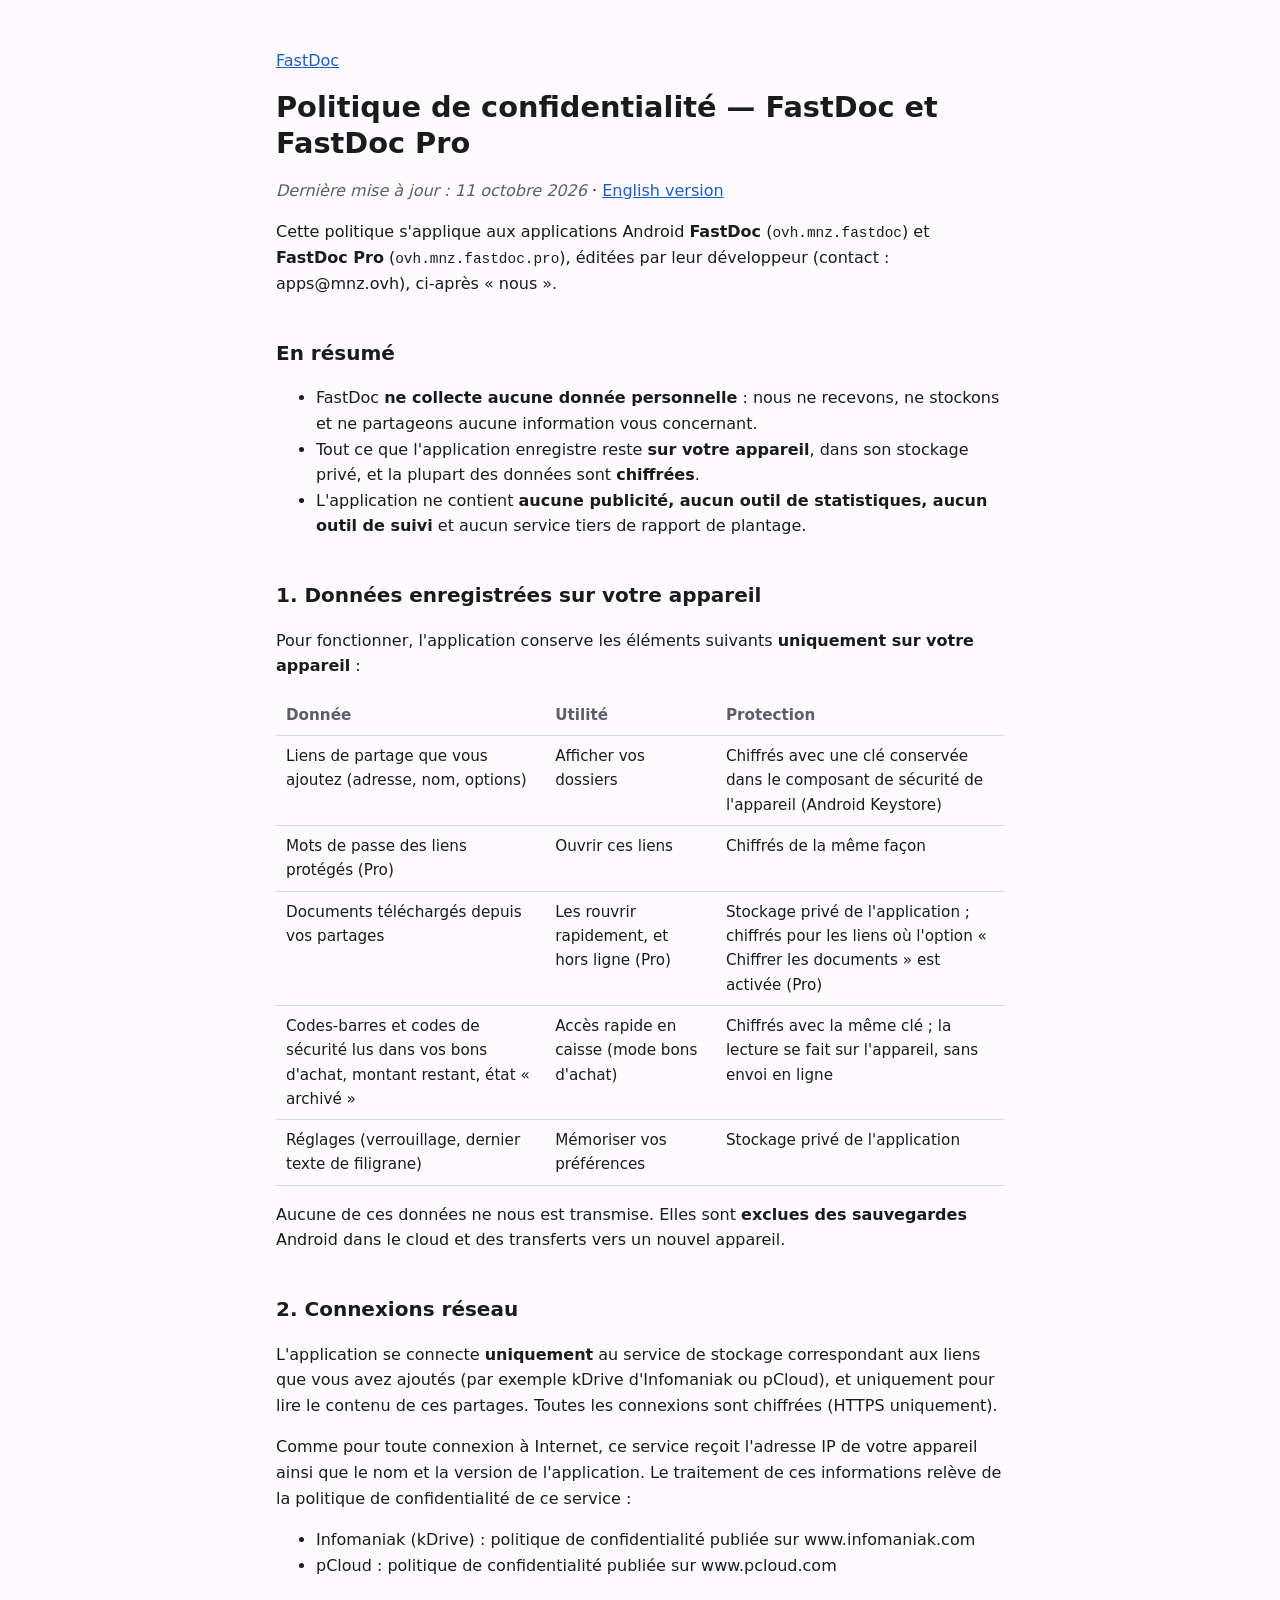
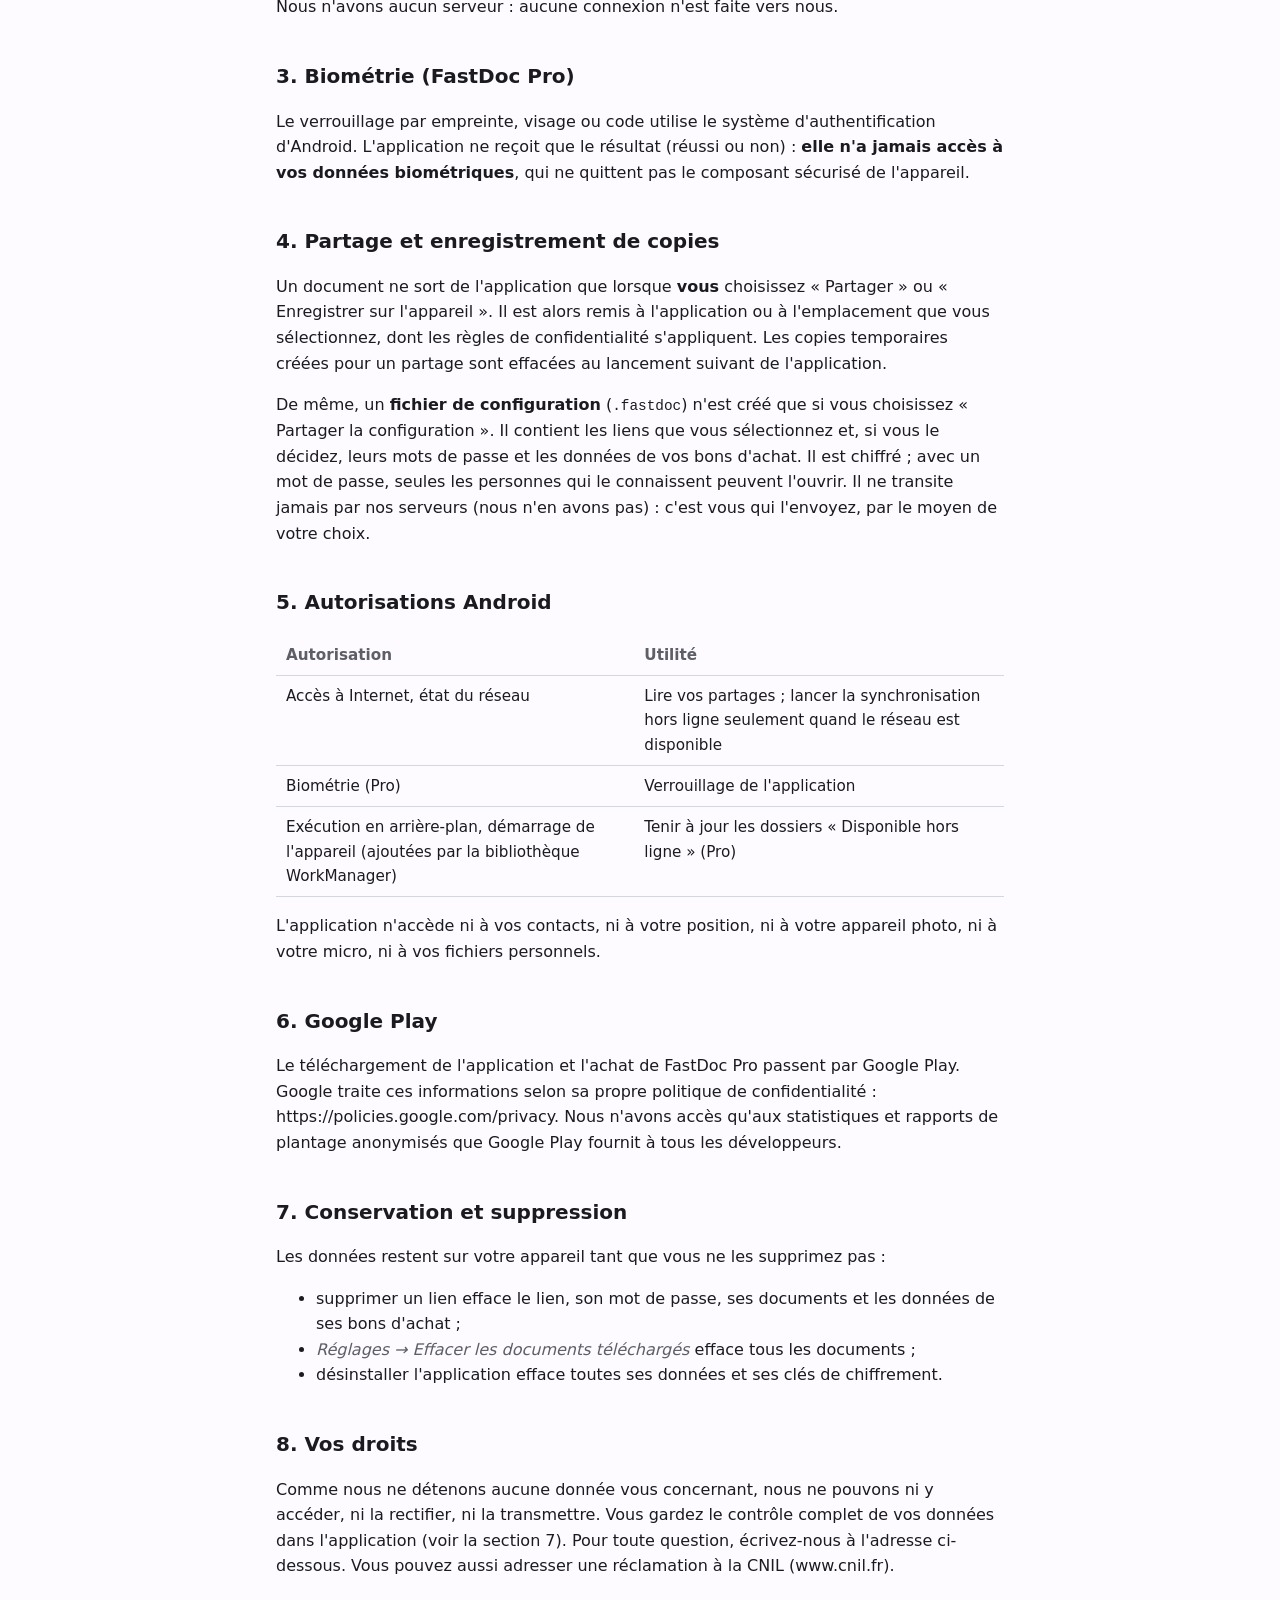
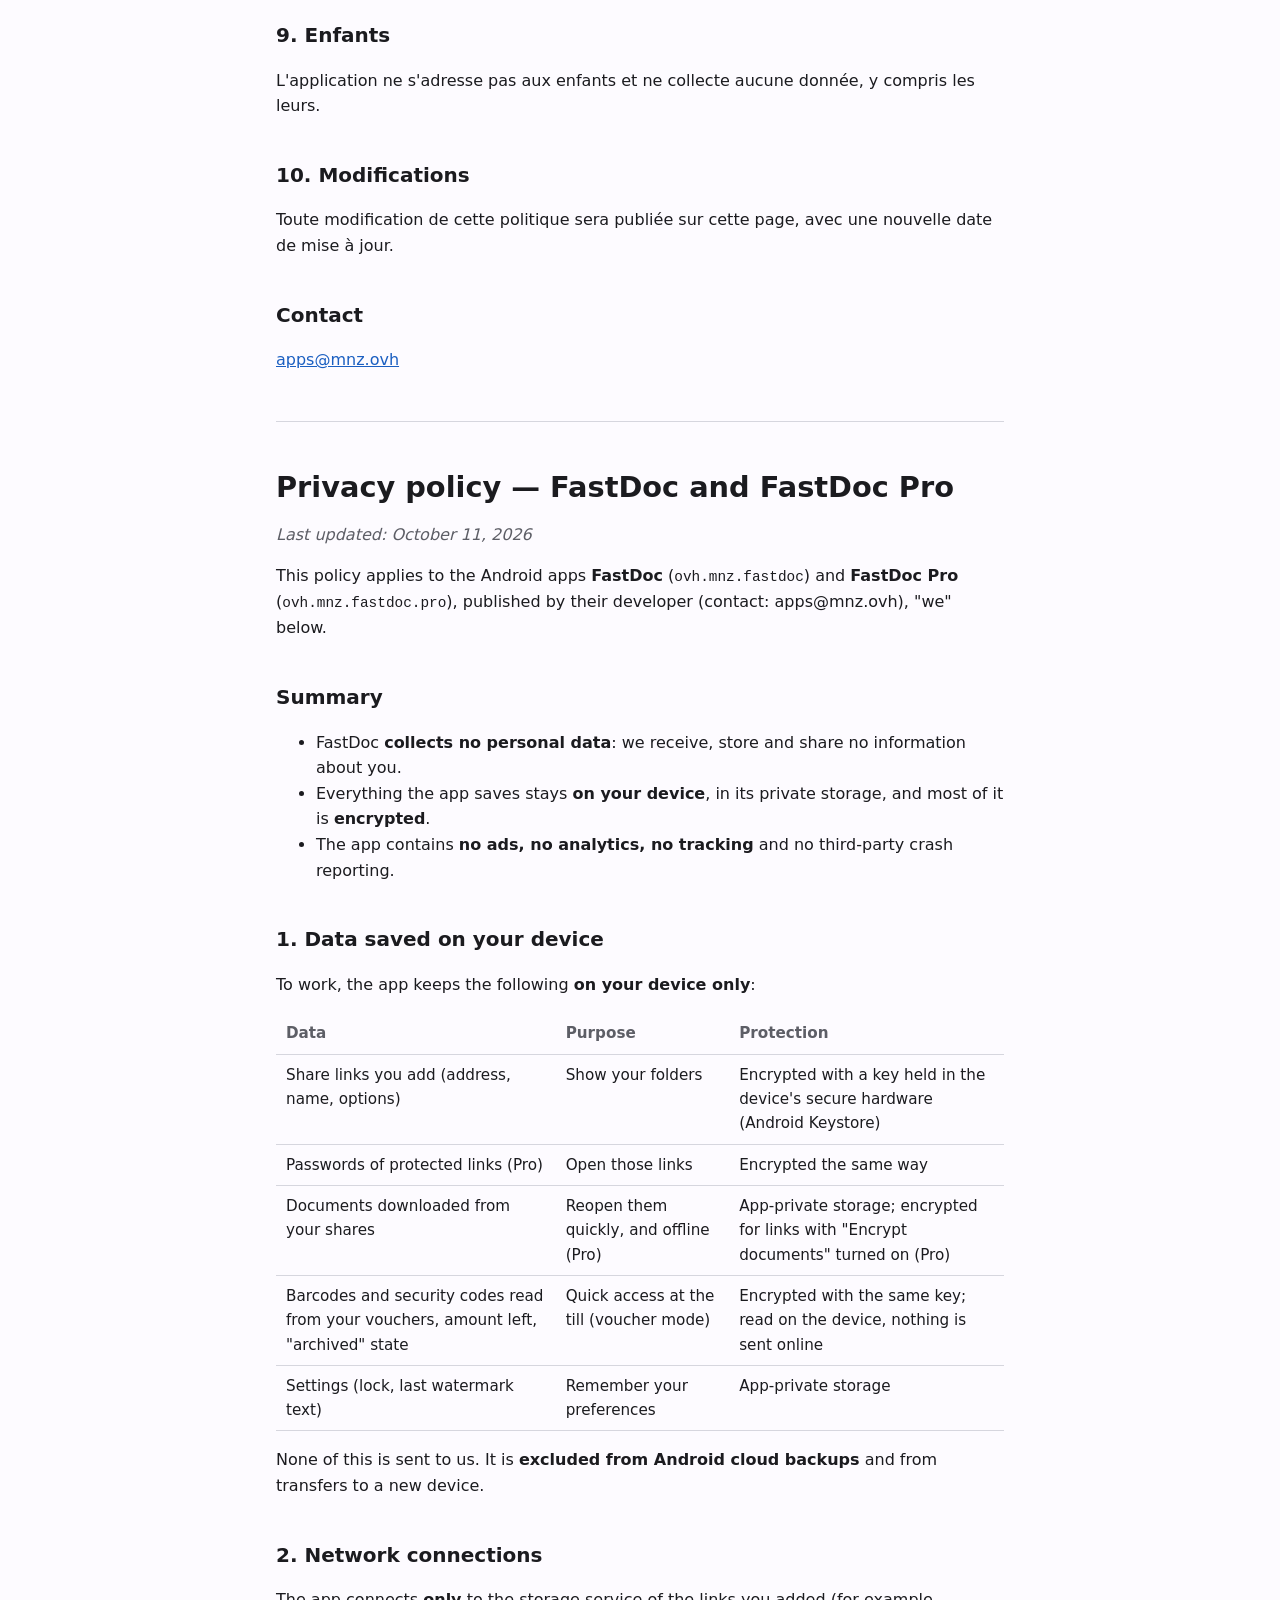
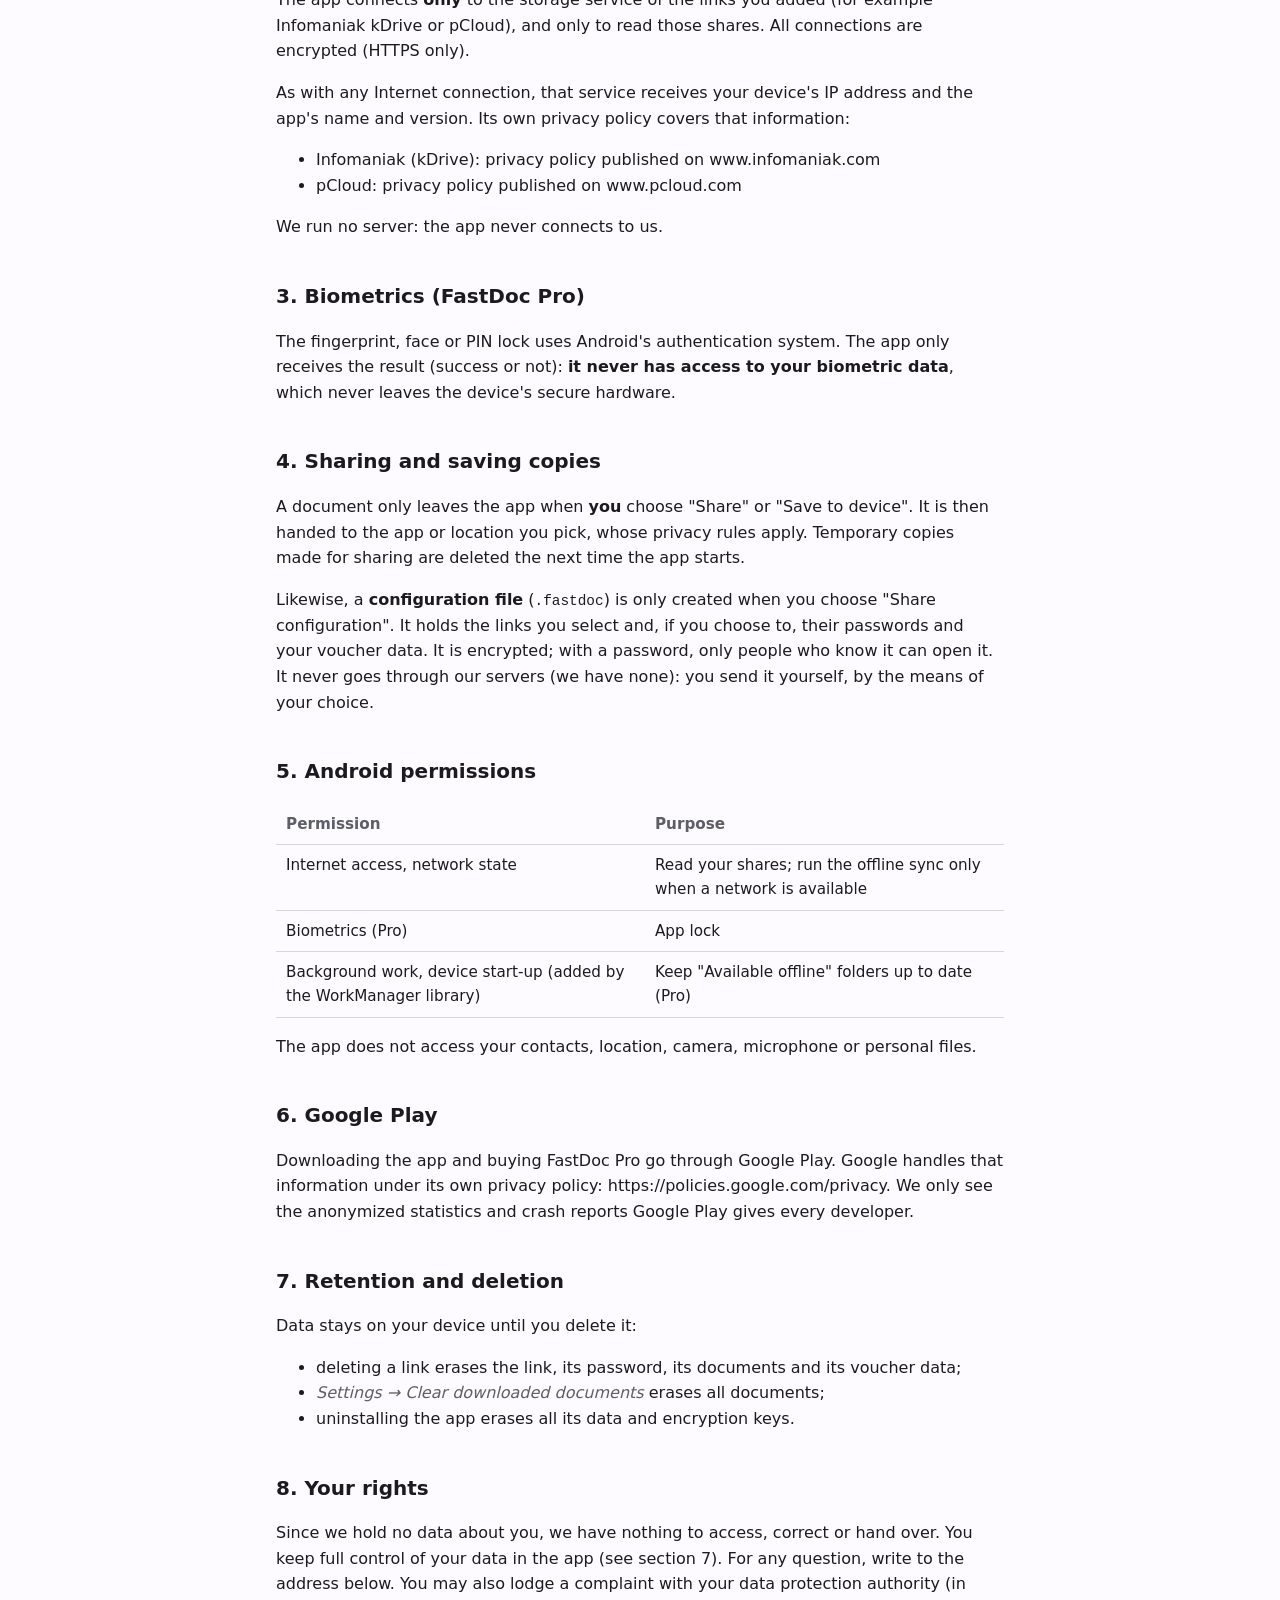
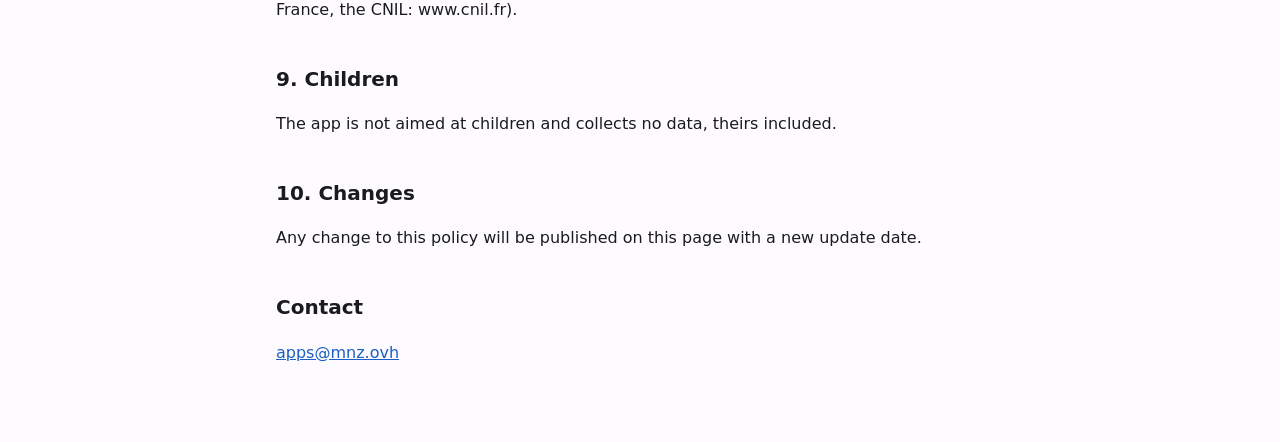
==== privacy-policy.html @ b9b19aed "Add minimal landing page and privacy policy for GitHub Pages Both pages carry noindex, nofollow so t" ====
<!doctype html>
<html lang="fr">
<head>
<meta charset="utf-8">
<meta name="viewport" content="width=device-width, initial-scale=1">
<meta name="robots" content="noindex, nofollow">
<title>FastDoc — Politique de confidentialité / Privacy policy</title>
<link rel="stylesheet" href="style.css">
</head>
<body>
<main>
<p><a href="./">FastDoc</a></p>
<section lang="fr"><h1>Politique de confidentialité — FastDoc et FastDoc Pro</h1>
<p><em>Dernière mise à jour : 11 octobre 2026</em> · <a href="#en">English version</a></p>
<p>Cette politique s'applique aux applications Android <strong>FastDoc</strong> (<code>ovh.mnz.fastdoc</code>) et
<strong>FastDoc Pro</strong> (<code>ovh.mnz.fastdoc.pro</code>), éditées par leur développeur (contact : apps@mnz.ovh), ci-après « nous ».</p>
<h2>En résumé</h2>
<ul>
<li>FastDoc <strong>ne collecte aucune donnée personnelle</strong> : nous ne recevons, ne stockons et ne
  partageons aucune information vous concernant.</li>
<li>Tout ce que l'application enregistre reste <strong>sur votre appareil</strong>, dans son stockage privé, et
  la plupart des données sont <strong>chiffrées</strong>.</li>
<li>L'application ne contient <strong>aucune publicité, aucun outil de statistiques, aucun outil de
  suivi</strong> et aucun service tiers de rapport de plantage.</li>
</ul>
<h2>1. Données enregistrées sur votre appareil</h2>
<p>Pour fonctionner, l'application conserve les éléments suivants <strong>uniquement sur votre appareil</strong> :</p>
<table>
<thead>
<tr>
<th>Donnée</th>
<th>Utilité</th>
<th>Protection</th>
</tr>
</thead>
<tbody>
<tr>
<td>Liens de partage que vous ajoutez (adresse, nom, options)</td>
<td>Afficher vos dossiers</td>
<td>Chiffrés avec une clé conservée dans le composant de sécurité de l'appareil (Android Keystore)</td>
</tr>
<tr>
<td>Mots de passe des liens protégés (Pro)</td>
<td>Ouvrir ces liens</td>
<td>Chiffrés de la même façon</td>
</tr>
<tr>
<td>Documents téléchargés depuis vos partages</td>
<td>Les rouvrir rapidement, et hors ligne (Pro)</td>
<td>Stockage privé de l'application ; chiffrés pour les liens où l'option « Chiffrer les documents » est activée (Pro)</td>
</tr>
<tr>
<td>Codes-barres et codes de sécurité lus dans vos bons d'achat, montant restant, état « archivé »</td>
<td>Accès rapide en caisse (mode bons d'achat)</td>
<td>Chiffrés avec la même clé ; la lecture se fait sur l'appareil, sans envoi en ligne</td>
</tr>
<tr>
<td>Réglages (verrouillage, dernier texte de filigrane)</td>
<td>Mémoriser vos préférences</td>
<td>Stockage privé de l'application</td>
</tr>
</tbody>
</table>
<p>Aucune de ces données ne nous est transmise. Elles sont <strong>exclues des sauvegardes</strong> Android dans
le cloud et des transferts vers un nouvel appareil.</p>
<h2>2. Connexions réseau</h2>
<p>L'application se connecte <strong>uniquement</strong> au service de stockage correspondant aux liens que vous
avez ajoutés (par exemple kDrive d'Infomaniak ou pCloud), et uniquement pour lire le contenu de ces
partages. Toutes les connexions sont chiffrées (HTTPS uniquement).</p>
<p>Comme pour toute connexion à Internet, ce service reçoit l'adresse IP de votre appareil ainsi que
le nom et la version de l'application. Le traitement de ces informations relève de la politique de
confidentialité de ce service :</p>
<ul>
<li>Infomaniak (kDrive) : politique de confidentialité publiée sur www.infomaniak.com</li>
<li>pCloud : politique de confidentialité publiée sur www.pcloud.com</li>
</ul>
<p>Nous n'avons aucun serveur : aucune connexion n'est faite vers nous.</p>
<h2>3. Biométrie (FastDoc Pro)</h2>
<p>Le verrouillage par empreinte, visage ou code utilise le système d'authentification d'Android.
L'application ne reçoit que le résultat (réussi ou non) : <strong>elle n'a jamais accès à vos données
biométriques</strong>, qui ne quittent pas le composant sécurisé de l'appareil.</p>
<h2>4. Partage et enregistrement de copies</h2>
<p>Un document ne sort de l'application que lorsque <strong>vous</strong> choisissez « Partager » ou « Enregistrer
sur l'appareil ». Il est alors remis à l'application ou à l'emplacement que vous sélectionnez, dont
les règles de confidentialité s'appliquent. Les copies temporaires créées pour un partage sont
effacées au lancement suivant de l'application.</p>
<p>De même, un <strong>fichier de configuration</strong> (<code>.fastdoc</code>) n'est créé que si vous choisissez « Partager
la configuration ». Il contient les liens que vous sélectionnez et, si vous le décidez, leurs mots
de passe et les données de vos bons d'achat. Il est chiffré ; avec un mot de passe, seules les
personnes qui le connaissent peuvent l'ouvrir. Il ne transite jamais par nos serveurs (nous n'en
avons pas) : c'est vous qui l'envoyez, par le moyen de votre choix.</p>
<h2>5. Autorisations Android</h2>
<table>
<thead>
<tr>
<th>Autorisation</th>
<th>Utilité</th>
</tr>
</thead>
<tbody>
<tr>
<td>Accès à Internet, état du réseau</td>
<td>Lire vos partages ; lancer la synchronisation hors ligne seulement quand le réseau est disponible</td>
</tr>
<tr>
<td>Biométrie (Pro)</td>
<td>Verrouillage de l'application</td>
</tr>
<tr>
<td>Exécution en arrière-plan, démarrage de l'appareil (ajoutées par la bibliothèque WorkManager)</td>
<td>Tenir à jour les dossiers « Disponible hors ligne » (Pro)</td>
</tr>
</tbody>
</table>
<p>L'application n'accède ni à vos contacts, ni à votre position, ni à votre appareil photo, ni à
votre micro, ni à vos fichiers personnels.</p>
<h2>6. Google Play</h2>
<p>Le téléchargement de l'application et l'achat de FastDoc Pro passent par Google Play. Google traite
ces informations selon sa propre politique de confidentialité :
https://policies.google.com/privacy. Nous n'avons accès qu'aux statistiques et rapports de plantage
anonymisés que Google Play fournit à tous les développeurs.</p>
<h2>7. Conservation et suppression</h2>
<p>Les données restent sur votre appareil tant que vous ne les supprimez pas :</p>
<ul>
<li>supprimer un lien efface le lien, son mot de passe, ses documents et les données de ses bons d'achat ;</li>
<li><em>Réglages → Effacer les documents téléchargés</em> efface tous les documents ;</li>
<li>désinstaller l'application efface toutes ses données et ses clés de chiffrement.</li>
</ul>
<h2>8. Vos droits</h2>
<p>Comme nous ne détenons aucune donnée vous concernant, nous ne pouvons ni y accéder, ni la
rectifier, ni la transmettre. Vous gardez le contrôle complet de vos données dans l'application
(voir la section 7). Pour toute question, écrivez-nous à l'adresse ci-dessous. Vous pouvez aussi
adresser une réclamation à la CNIL (www.cnil.fr).</p>
<h2>9. Enfants</h2>
<p>L'application ne s'adresse pas aux enfants et ne collecte aucune donnée, y compris les leurs.</p>
<h2>10. Modifications</h2>
<p>Toute modification de cette politique sera publiée sur cette page, avec une nouvelle date de mise
à jour.</p>
<h2>Contact</h2>
<p><a href="mailto:apps@mnz.ovh">apps@mnz.ovh</a></p></section>
<hr>
<section lang="en" id="en"><h1>Privacy policy — FastDoc and FastDoc Pro</h1>
<p><em>Last updated: October 11, 2026</em></p>
<p>This policy applies to the Android apps <strong>FastDoc</strong> (<code>ovh.mnz.fastdoc</code>) and <strong>FastDoc Pro</strong>
(<code>ovh.mnz.fastdoc.pro</code>), published by their developer (contact: apps@mnz.ovh), "we" below.</p>
<h2>Summary</h2>
<ul>
<li>FastDoc <strong>collects no personal data</strong>: we receive, store and share no information about you.</li>
<li>Everything the app saves stays <strong>on your device</strong>, in its private storage, and most of it is
  <strong>encrypted</strong>.</li>
<li>The app contains <strong>no ads, no analytics, no tracking</strong> and no third-party crash reporting.</li>
</ul>
<h2>1. Data saved on your device</h2>
<p>To work, the app keeps the following <strong>on your device only</strong>:</p>
<table>
<thead>
<tr>
<th>Data</th>
<th>Purpose</th>
<th>Protection</th>
</tr>
</thead>
<tbody>
<tr>
<td>Share links you add (address, name, options)</td>
<td>Show your folders</td>
<td>Encrypted with a key held in the device's secure hardware (Android Keystore)</td>
</tr>
<tr>
<td>Passwords of protected links (Pro)</td>
<td>Open those links</td>
<td>Encrypted the same way</td>
</tr>
<tr>
<td>Documents downloaded from your shares</td>
<td>Reopen them quickly, and offline (Pro)</td>
<td>App-private storage; encrypted for links with "Encrypt documents" turned on (Pro)</td>
</tr>
<tr>
<td>Barcodes and security codes read from your vouchers, amount left, "archived" state</td>
<td>Quick access at the till (voucher mode)</td>
<td>Encrypted with the same key; read on the device, nothing is sent online</td>
</tr>
<tr>
<td>Settings (lock, last watermark text)</td>
<td>Remember your preferences</td>
<td>App-private storage</td>
</tr>
</tbody>
</table>
<p>None of this is sent to us. It is <strong>excluded from Android cloud backups</strong> and from transfers to a
new device.</p>
<h2>2. Network connections</h2>
<p>The app connects <strong>only</strong> to the storage service of the links you added (for example Infomaniak
kDrive or pCloud), and only to read those shares. All connections are encrypted (HTTPS only).</p>
<p>As with any Internet connection, that service receives your device's IP address and the app's name
and version. Its own privacy policy covers that information:</p>
<ul>
<li>Infomaniak (kDrive): privacy policy published on www.infomaniak.com</li>
<li>pCloud: privacy policy published on www.pcloud.com</li>
</ul>
<p>We run no server: the app never connects to us.</p>
<h2>3. Biometrics (FastDoc Pro)</h2>
<p>The fingerprint, face or PIN lock uses Android's authentication system. The app only receives the
result (success or not): <strong>it never has access to your biometric data</strong>, which never leaves the
device's secure hardware.</p>
<h2>4. Sharing and saving copies</h2>
<p>A document only leaves the app when <strong>you</strong> choose "Share" or "Save to device". It is then handed
to the app or location you pick, whose privacy rules apply. Temporary copies made for sharing are
deleted the next time the app starts.</p>
<p>Likewise, a <strong>configuration file</strong> (<code>.fastdoc</code>) is only created when you choose "Share
configuration". It holds the links you select and, if you choose to, their passwords and your
voucher data. It is encrypted; with a password, only people who know it can open it. It never goes
through our servers (we have none): you send it yourself, by the means of your choice.</p>
<h2>5. Android permissions</h2>
<table>
<thead>
<tr>
<th>Permission</th>
<th>Purpose</th>
</tr>
</thead>
<tbody>
<tr>
<td>Internet access, network state</td>
<td>Read your shares; run the offline sync only when a network is available</td>
</tr>
<tr>
<td>Biometrics (Pro)</td>
<td>App lock</td>
</tr>
<tr>
<td>Background work, device start-up (added by the WorkManager library)</td>
<td>Keep "Available offline" folders up to date (Pro)</td>
</tr>
</tbody>
</table>
<p>The app does not access your contacts, location, camera, microphone or personal files.</p>
<h2>6. Google Play</h2>
<p>Downloading the app and buying FastDoc Pro go through Google Play. Google handles that information
under its own privacy policy: https://policies.google.com/privacy. We only see the anonymized statistics
and crash reports Google Play gives every developer.</p>
<h2>7. Retention and deletion</h2>
<p>Data stays on your device until you delete it:</p>
<ul>
<li>deleting a link erases the link, its password, its documents and its voucher data;</li>
<li><em>Settings → Clear downloaded documents</em> erases all documents;</li>
<li>uninstalling the app erases all its data and encryption keys.</li>
</ul>
<h2>8. Your rights</h2>
<p>Since we hold no data about you, we have nothing to access, correct or hand over. You keep full
control of your data in the app (see section 7). For any question, write to the address below. You
may also lodge a complaint with your data protection authority (in France, the CNIL:
www.cnil.fr).</p>
<h2>9. Children</h2>
<p>The app is not aimed at children and collects no data, theirs included.</p>
<h2>10. Changes</h2>
<p>Any change to this policy will be published on this page with a new update date.</p>
<h2>Contact</h2>
<p><a href="mailto:apps@mnz.ovh">apps@mnz.ovh</a></p></section>
</main>
</body>
</html>
---- style.css ----
:root { color-scheme: light dark; --text: #1b1b1f; --muted: #5d5e66; --line: #d6d6de; --link: #1b5fc1; --bg: #fdfbff; }
@media (prefers-color-scheme: dark) { :root { --text: #e4e2e6; --muted: #a9a9b3; --line: #3a3a42; --link: #adc6ff; --bg: #121316; } }
* { box-sizing: border-box; }
body { margin: 0; background: var(--bg); color: var(--text); font: 16px/1.6 system-ui, -apple-system, "Segoe UI", Roboto, sans-serif; }
main { max-width: 760px; margin: 0 auto; padding: 32px 16px 64px; }
h1 { font-size: 1.8rem; line-height: 1.25; margin: 0.5em 0; }
h2 { font-size: 1.25rem; margin-top: 2em; }
a { color: var(--link); }
em { color: var(--muted); }
hr { border: 0; border-top: 1px solid var(--line); margin: 48px 0; }
table { width: 100%; border-collapse: collapse; margin: 1em 0; font-size: 0.95rem; display: block; overflow-x: auto; }
th, td { text-align: left; vertical-align: top; padding: 8px 10px; border-bottom: 1px solid var(--line); }
th { color: var(--muted); font-weight: 600; }
code { font-size: 0.9em; }
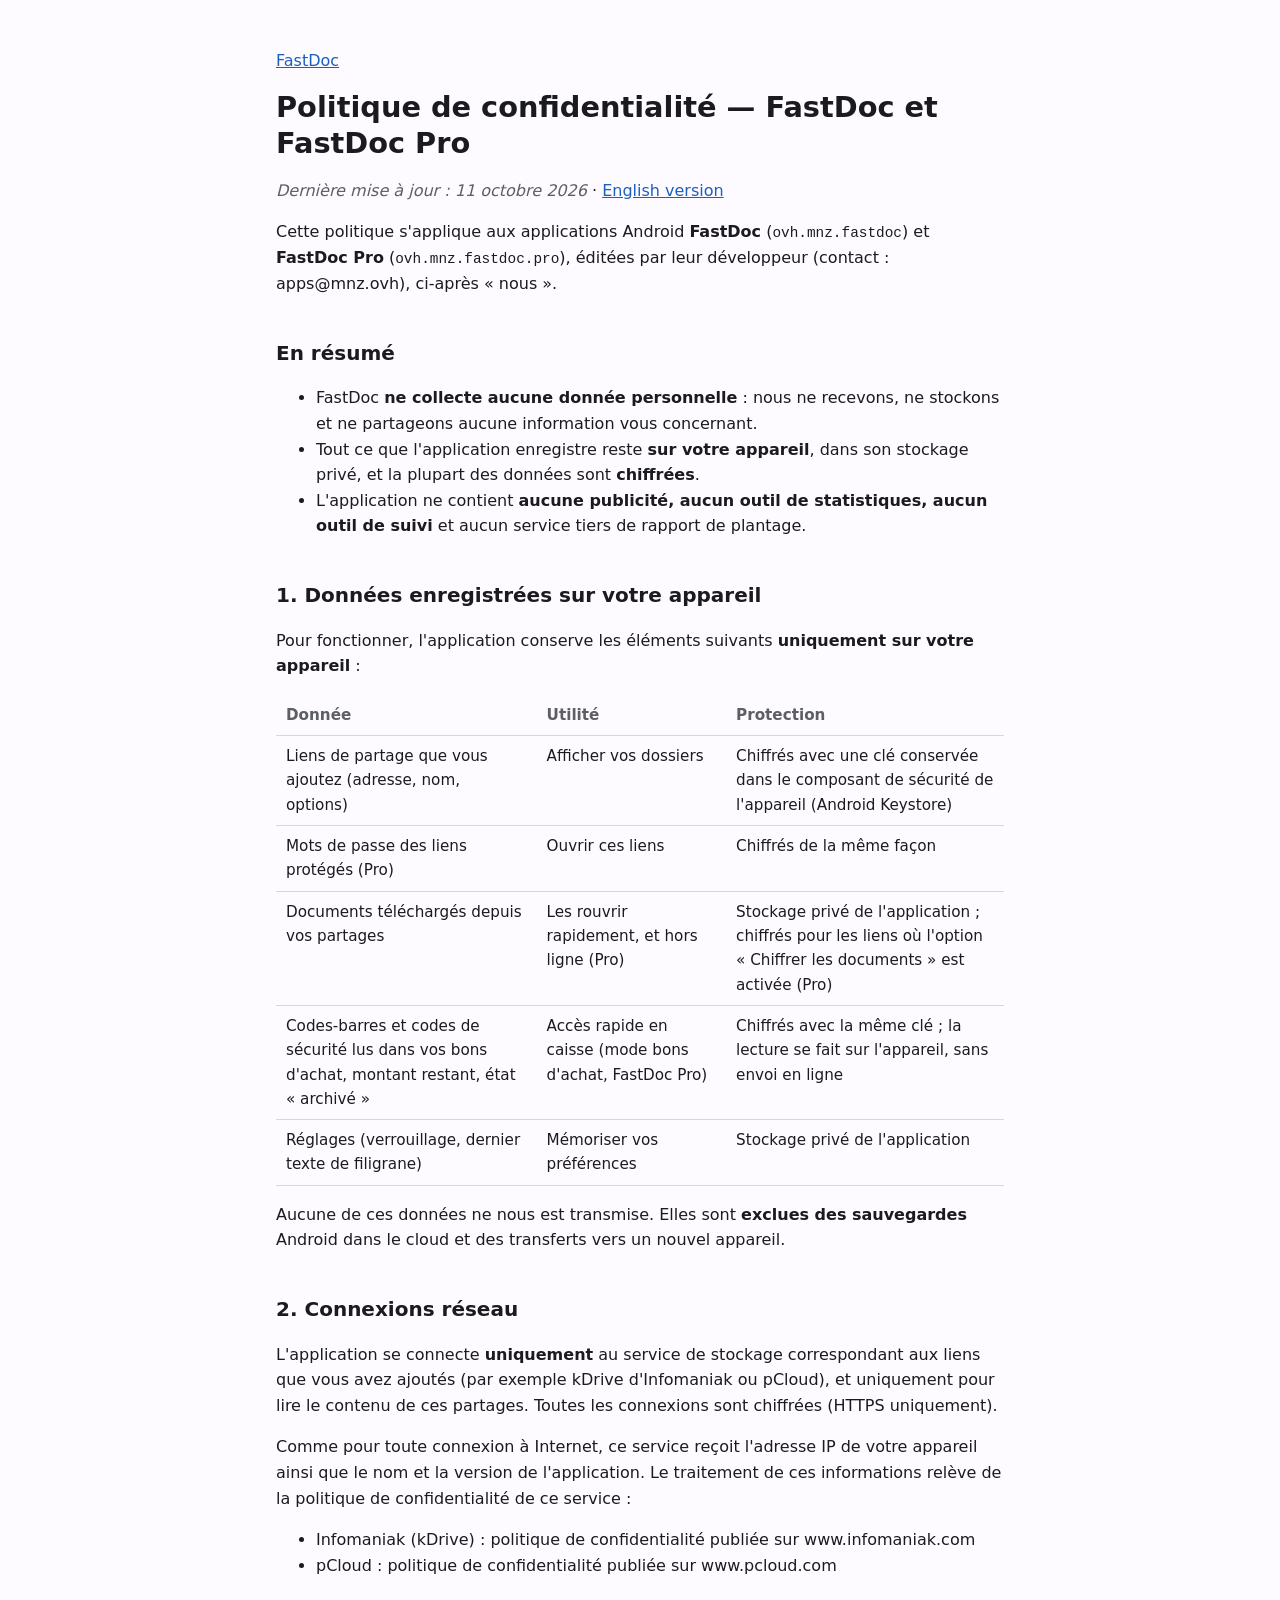
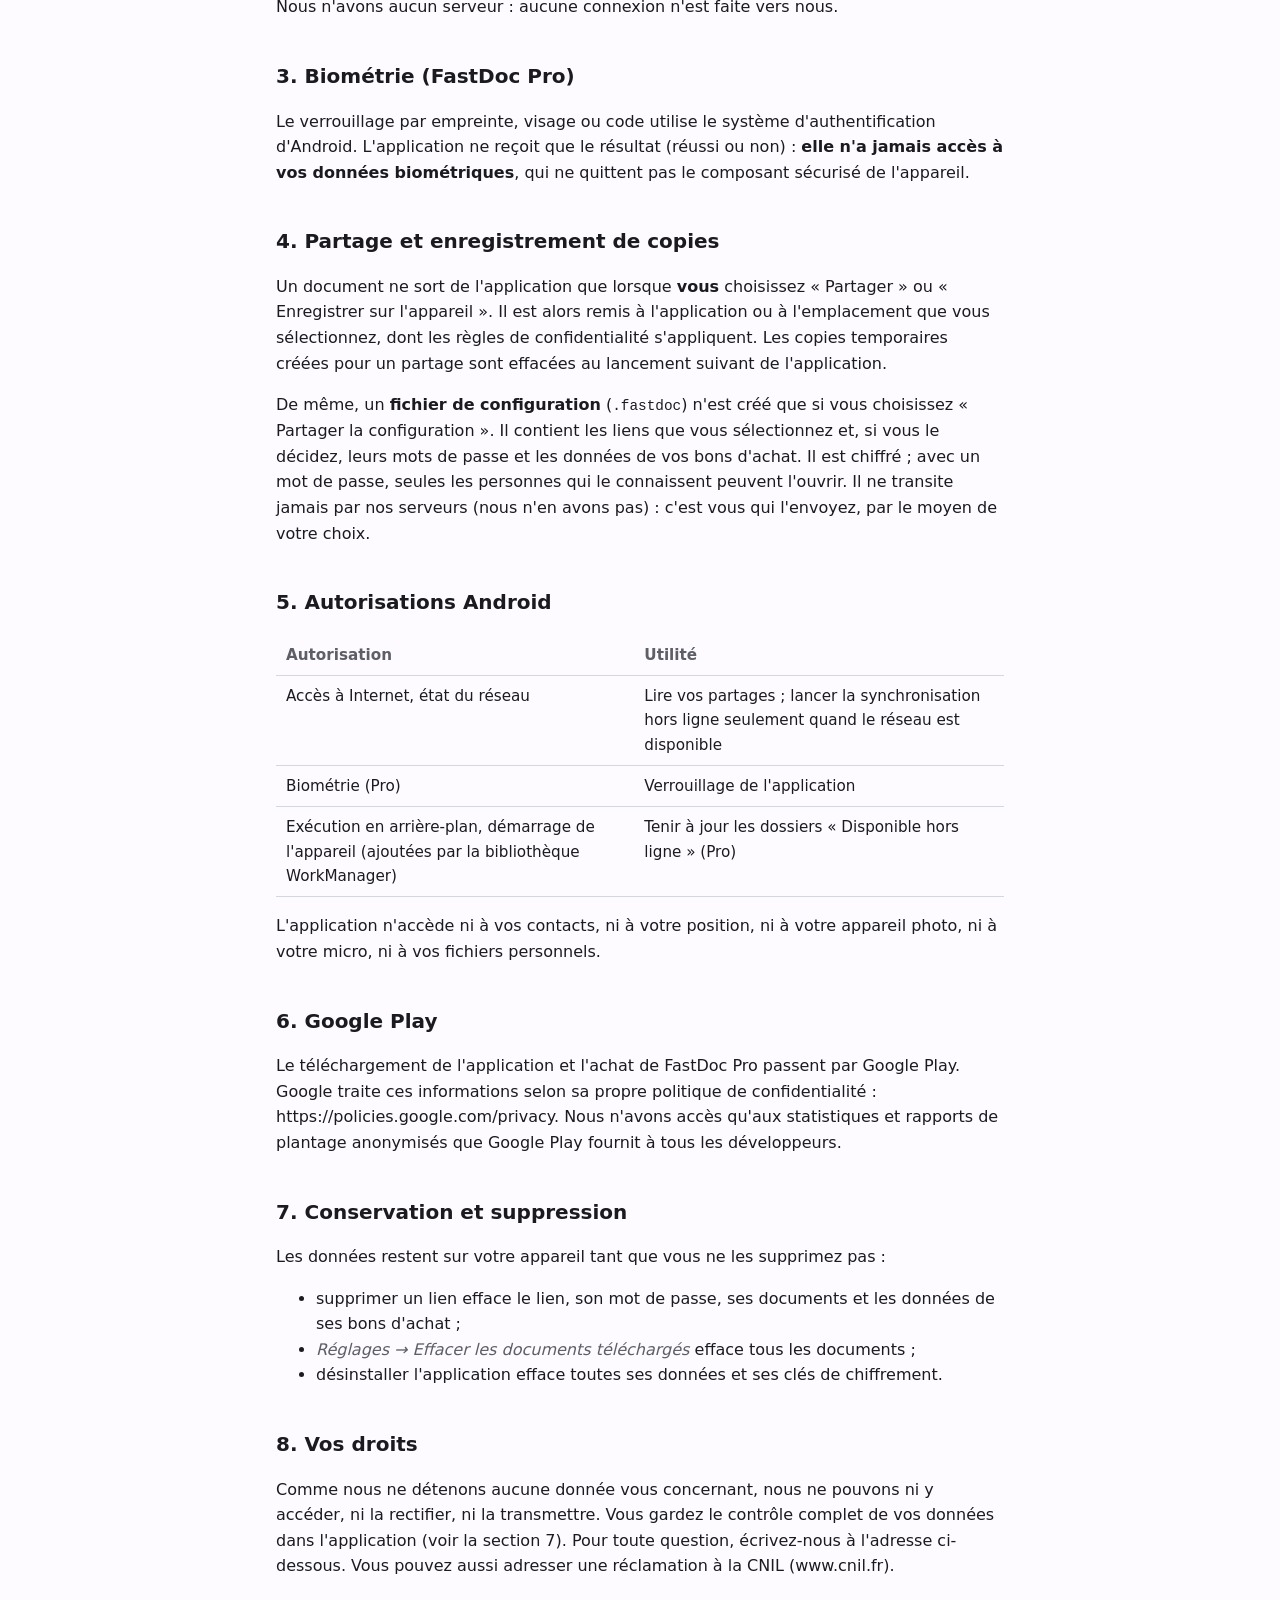
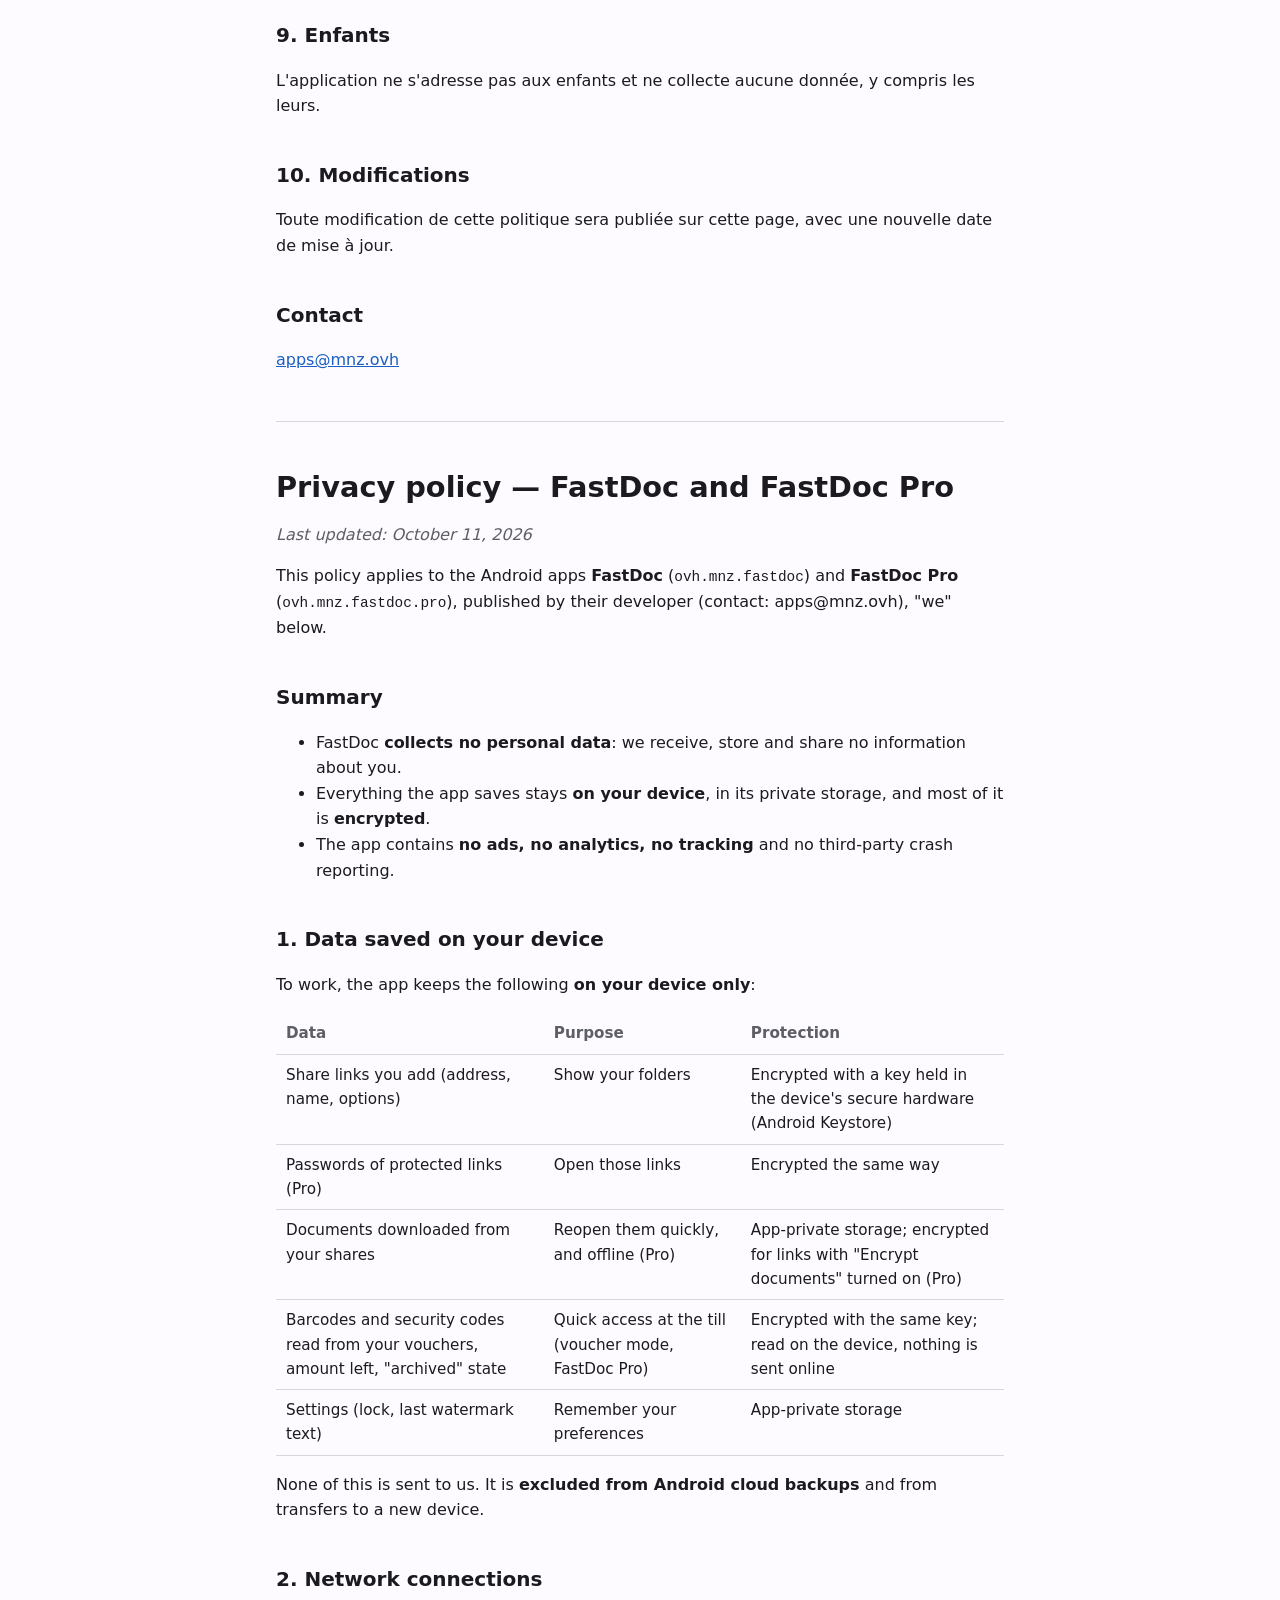
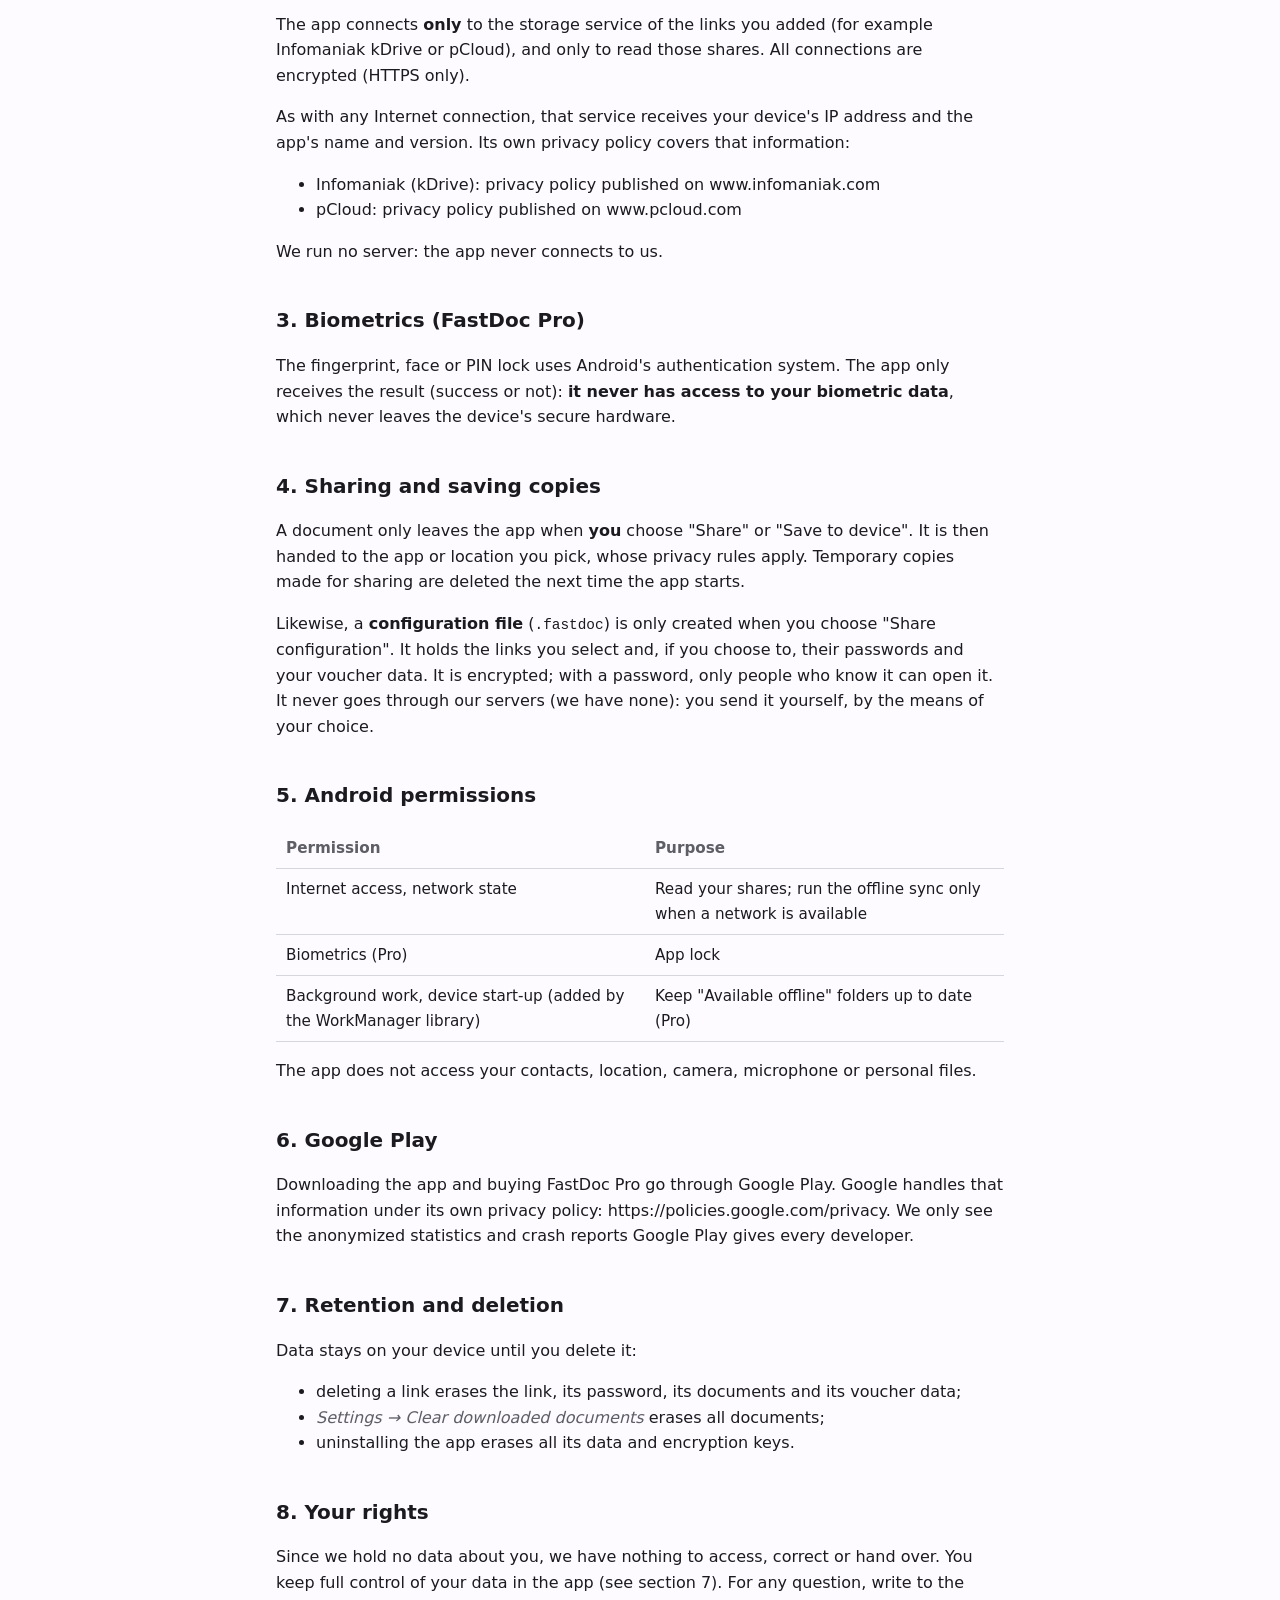
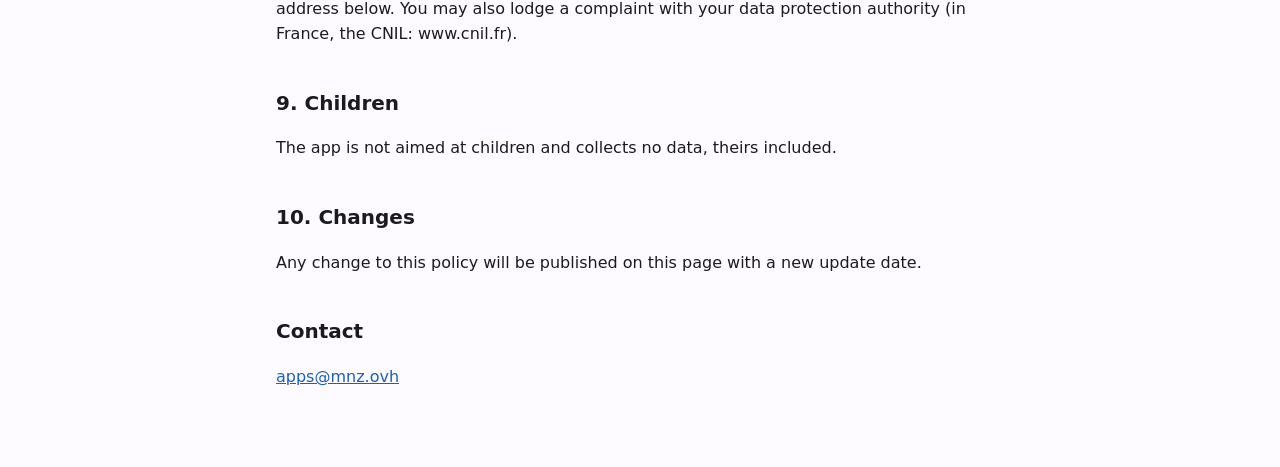
==== commit c452c738: "Update the privacy policy from the app repository Co-Authored-By: Claude Opus 5.5 <noreply@anthropic" ====
--- a/privacy-policy.html
+++ b/privacy-policy.html
@@ -51,7 +51,7 @@
 </tr>
 <tr>
 <td>Codes-barres et codes de sécurité lus dans vos bons d'achat, montant restant, état « archivé »</td>
-<td>Accès rapide en caisse (mode bons d'achat)</td>
+<td>Accès rapide en caisse (mode bons d'achat, FastDoc Pro)</td>
 <td>Chiffrés avec la même clé ; la lecture se fait sur l'appareil, sans envoi en ligne</td>
 </tr>
 <tr>
@@ -178,7 +178,7 @@
 </tr>
 <tr>
 <td>Barcodes and security codes read from your vouchers, amount left, "archived" state</td>
-<td>Quick access at the till (voucher mode)</td>
+<td>Quick access at the till (voucher mode, FastDoc Pro)</td>
 <td>Encrypted with the same key; read on the device, nothing is sent online</td>
 </tr>
 <tr>
